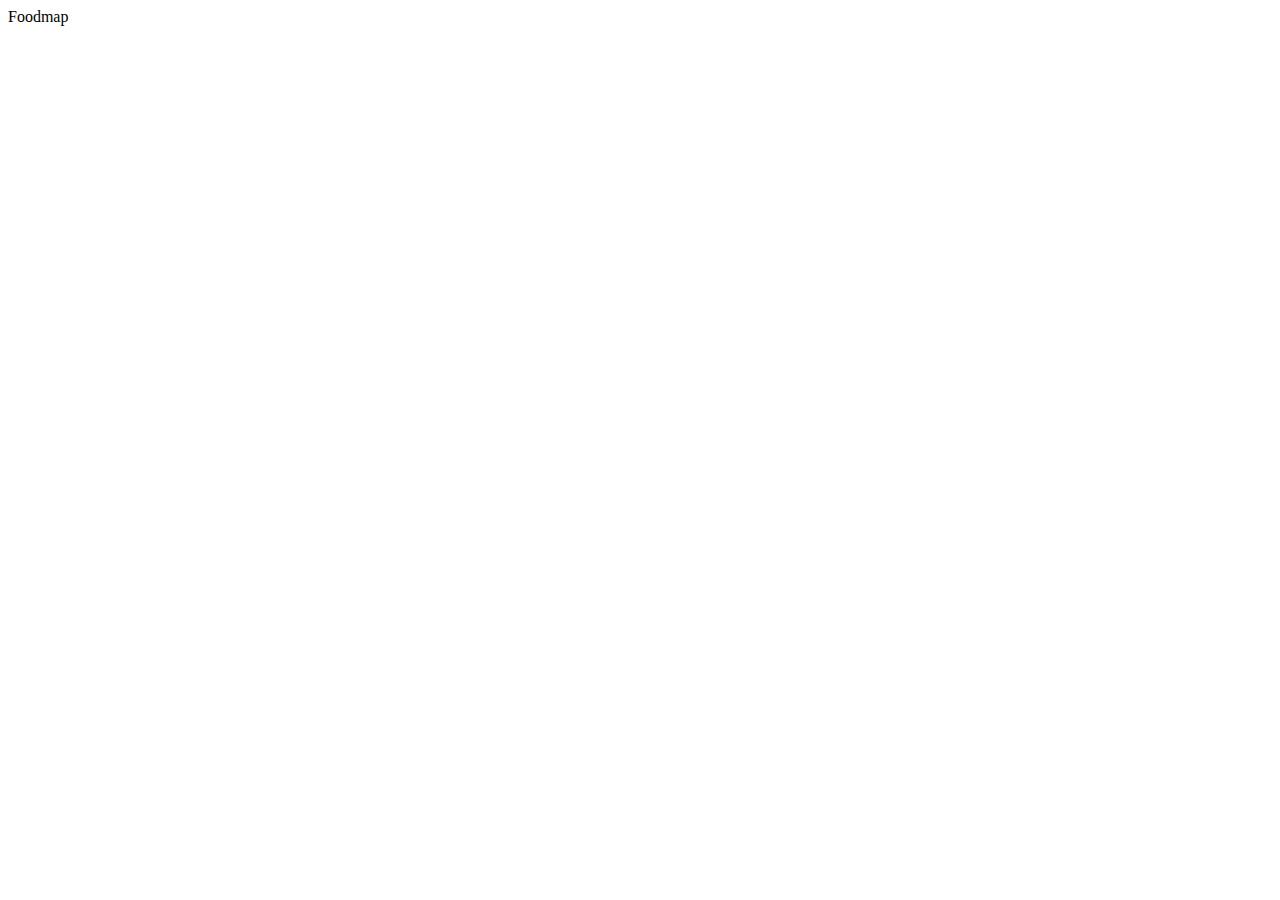
==== index.html @ a569b9f6 "Iniciando estructura" ====
<!DOCTYPE html>
<html lang="en">
<head>
  <meta charset="UTF-8">
  <meta name="viewport" content="width=device-width, initial-scale=1.0, maximum-scale=1.0, user-scalable=0">
  <meta http-equiv="X-UA-Compatible" content="ie=edge">
  <title>Foodmap</title>
</head>
<body>
  <header>
    Foodmap
  </header>
  <section class="section-map"></section>
  <section class="section-search"></section>
  <section class="section-images"></section>
</body>
</html>
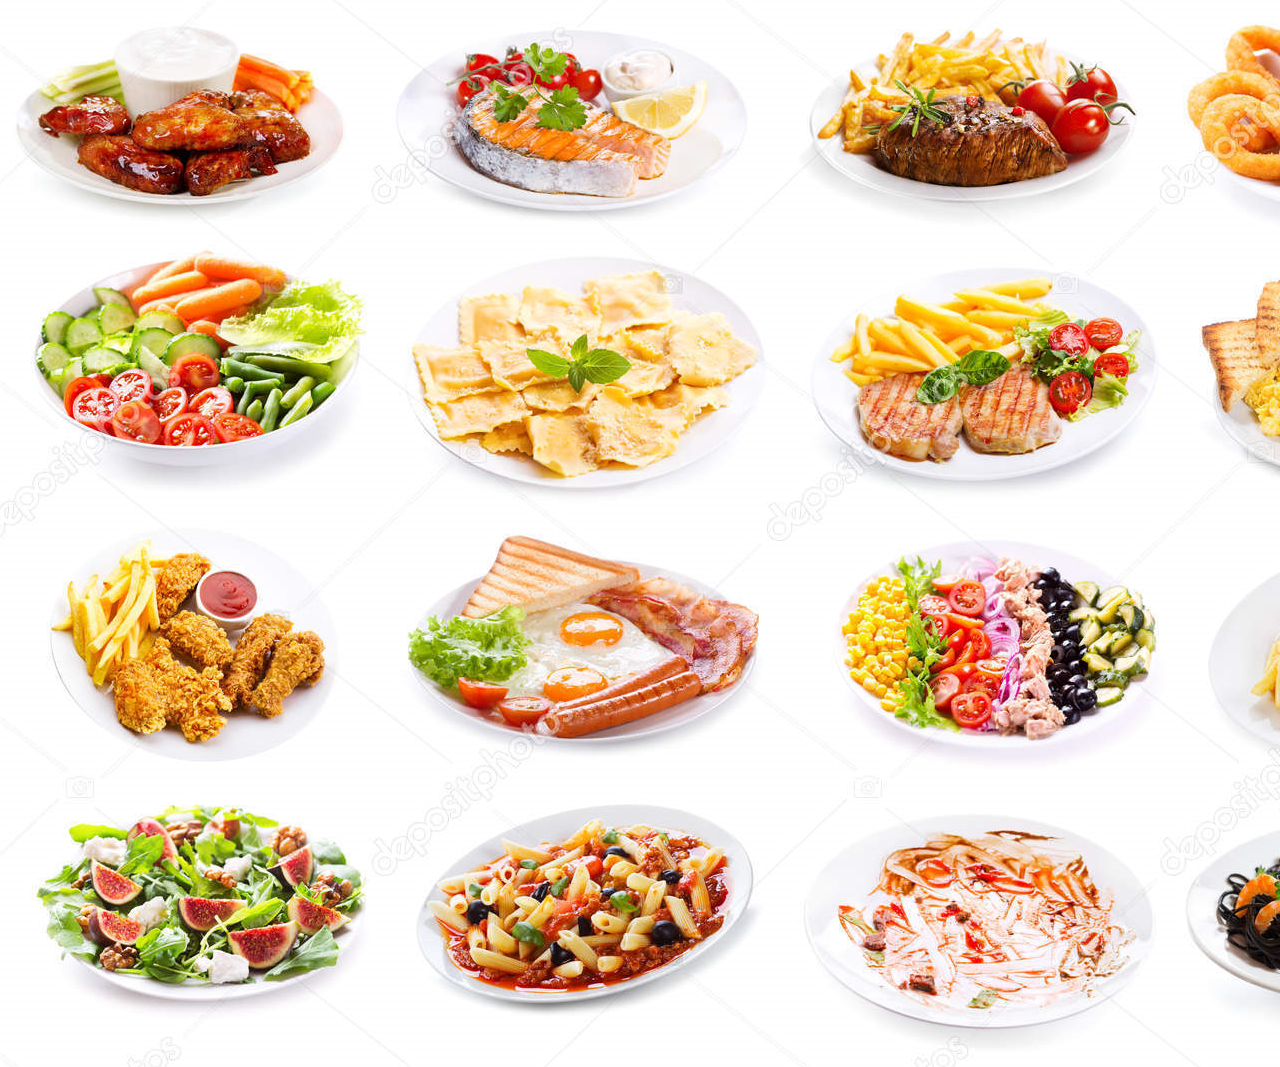
==== commit 5b040dfd: "Splash por modificar imagen" ====
--- a/index.html
+++ b/index.html
@@ -4,14 +4,32 @@
   <meta charset="UTF-8">
   <meta name="viewport" content="width=device-width, initial-scale=1.0, maximum-scale=1.0, user-scalable=0">
   <meta http-equiv="X-UA-Compatible" content="ie=edge">
+  <link href="https://fonts.googleapis.com/css?family=Raleway" rel="stylesheet">
+  <link rel="stylesheet" href="vendors/bootstrap-3.3.7-dist/css/bootstrap.min.css">
+  <link rel="stylesheet" href="https://maxcdn.bootstrapcdn.com/font-awesome/4.7.0/css/font-awesome.min.css">
+  <link rel="stylesheet" href="css/main.css">
   <title>Foodmap</title>
 </head>
 <body>
   <header>
-    Foodmap
+    <nav class="navbar">
+      <!-- <div class="container-fluid"> -->
+        <!-- <div class="navbar-header"> -->
+          <div class="col-xs-offset-3 col-xs-9 col-sm-offset-5 col-sm-7 col-lg-offset-3 col-lg-9">
+            <a class="navbar-brand" href="#">Foodmap</a>
+          </div>
+        <!-- </div> -->
+      <!-- </div>/.container-fluid -->
+    </nav>
   </header>
+  <div id="splash"><center><img src="assets/images/platos.png" /></center></div>
   <section class="section-map"></section>
   <section class="section-search"></section>
   <section class="section-images"></section>
+
+  <!--Enlaces js-->
+  <script src="vendors/js/jquery-3.2.1.min.js"></script>
+  <script src="vendors/bootstrap-3.3.7-dist/js/bootstrap.min.js"></script>
+  <script type="text/javascript" src="js/app.js"></script>
 </body>
 </html>--- a/css/main.css
+++ b/css/main.css
@@ -0,0 +1,24 @@
+#splash {
+  position:absolute;
+  top:0;
+  left:0;
+  bottom:0;
+  width:100%;
+}
+
+body {
+  background-color: #000;
+}
+
+.navbar-brand {
+  font-family: museo-sans, "Helvetica Neue", Arial, sans-serif;
+}
+
+.navbar-brand::after {
+  display: block;
+  content: "";
+  border-top: .4rem solid #fff;
+  width: 100%;
+  margin: 1em 0em;
+  transform: translateY(-1rem);
+}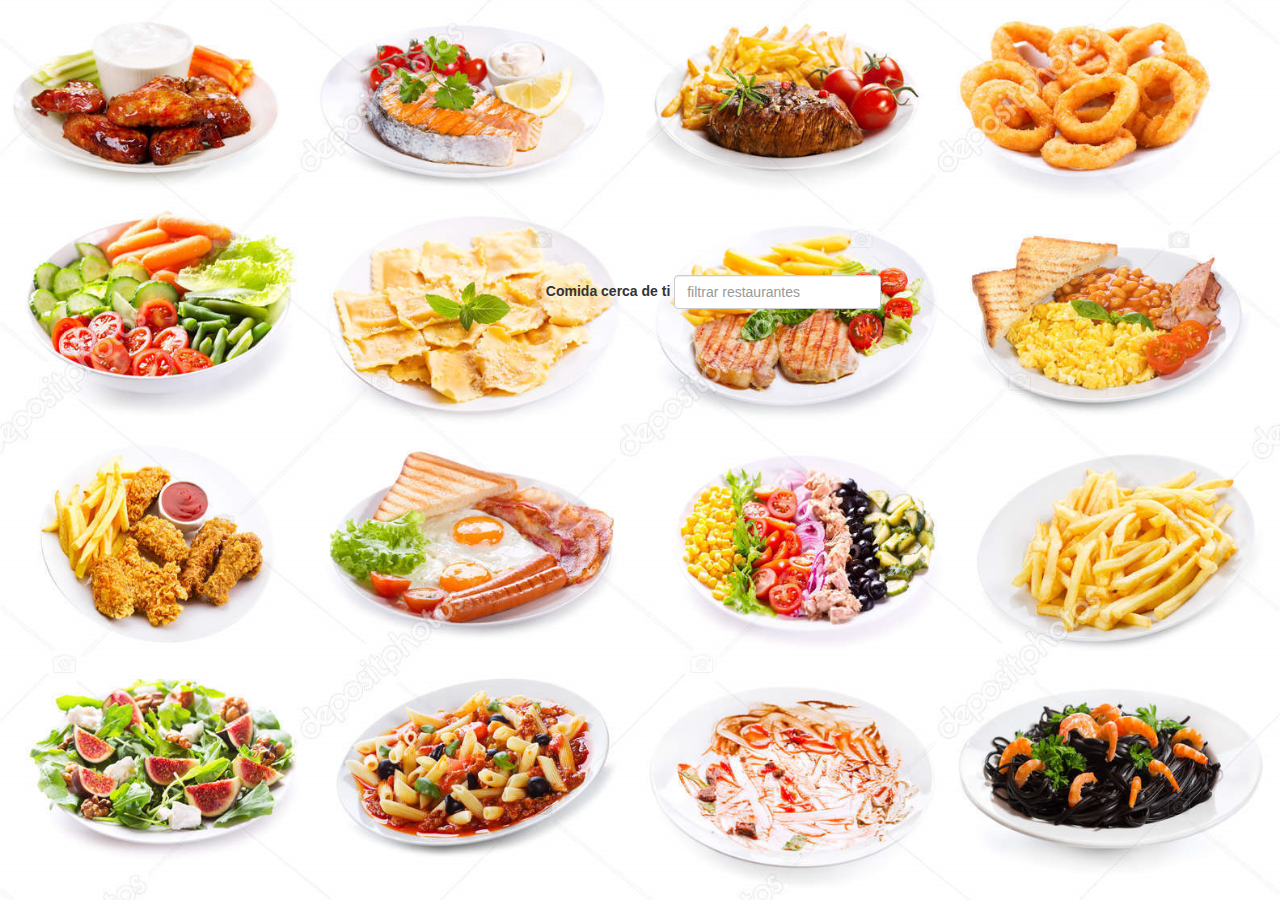
==== commit 25a0dcef: "modelo de imagen de mapa" ====
--- a/index.html
+++ b/index.html
@@ -13,19 +13,32 @@
 <body>
   <header>
     <nav class="navbar">
-      <!-- <div class="container-fluid"> -->
-        <!-- <div class="navbar-header"> -->
-          <div class="col-xs-offset-3 col-xs-9 col-sm-offset-5 col-sm-7 col-lg-offset-3 col-lg-9">
-            <a class="navbar-brand" href="#">Foodmap</a>
-          </div>
-        <!-- </div> -->
-      <!-- </div>/.container-fluid -->
+      <div class="food col-xs-offset-3 col-xs-9 col-sm-offset-5 col-sm-7 col-lg-offset-5 col-lg-7">
+        <a class="navbar-brand" href="#">Foodmap</a>
+        <div class="wrap">
+          <div class="wrap-right"></div>
+          <div class="wrap-left"></div>
+        </div>
+      </div>
     </nav>
   </header>
-  <div id="splash"><center><img src="assets/images/platos.png" /></center></div>
-  <section class="section-map"></section>
-  <section class="section-search"></section>
-  <section class="section-images"></section>
+  <div id="splash"><img class="img-responsive" src="assets/images/platos.png" /></div>
+  <section class="section-map">
+    <img class="img-service" src="assets/images/mapa.jpg" alt="localización">
+  </section>
+  <section class="section-search">
+    <div class="row">
+      <form class="form-inline">
+        <div class="form-group col-xs-offset-1 col-xs-10 col-sm-offset-5 col-sm-7 col-lg-offset-5 col-lg-7">
+          <label for="exampleInputName2">Comida cerca de ti</label>
+          <input type="text" class="form-control" id="exampleInputName2" placeholder="filtrar restaurantes">
+        </div>
+      </form>
+    </div>
+  </section>
+  <section class="section-images">
+    
+  </section>
 
   <!--Enlaces js-->
   <script src="vendors/js/jquery-3.2.1.min.js"></script>
--- a/css/main.css
+++ b/css/main.css
@@ -4,6 +4,10 @@
   left:0;
   bottom:0;
   width:100%;
+}
+
+* {
+  box-sizing: border-box;
 }
 
 body {
@@ -19,6 +23,36 @@
   content: "";
   border-top: .4rem solid #fff;
   width: 100%;
-  margin: 1em 0em;
+  margin: 1em 0;
   transform: translateY(-1rem);
-}+}
+
+.img-responsive {
+  width: 100%;
+  height: 100vh;
+}
+
+.food {
+  margin-top: 2em;
+}
+
+.wrap {
+  width:100%;
+  margin: auto;
+}
+
+.wrap .wrap-left {
+  width: 5%;
+  padding-bottom: 5%;
+  float: left;
+  background-color: #fff;
+  transform: translate(-1.5em, 5.5rem);
+}
+
+.wrap .wrap-right {
+  width: 5%;
+  padding-bottom: 5%;
+  float: right;
+  background-color: #fff;
+  transform: translate(-26.5rem, 5.5rem);
+}
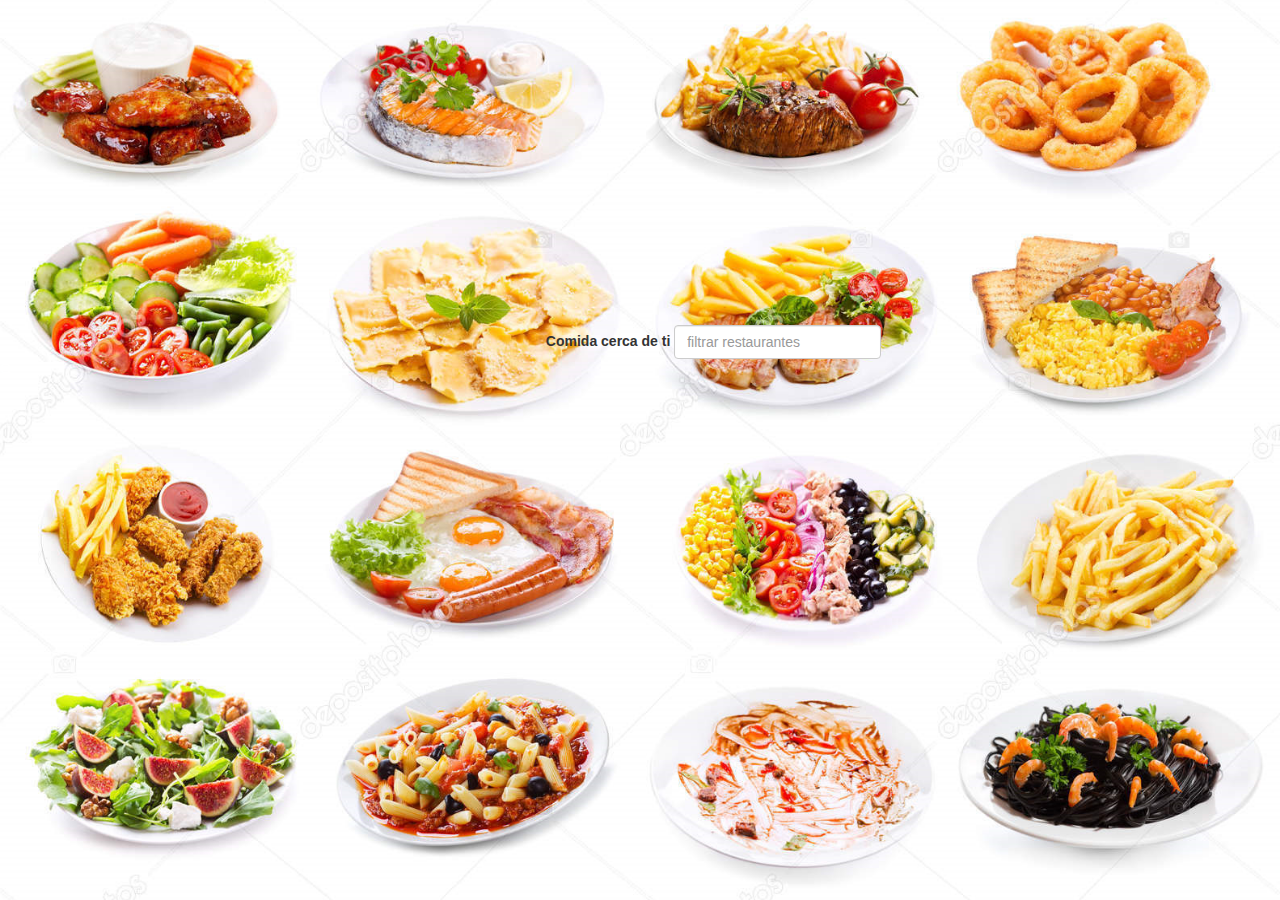
==== commit 5680d8ee: "Agregando mapa" ====
--- a/index.html
+++ b/index.html
@@ -24,7 +24,8 @@
   </header>
   <div id="splash"><img class="img-responsive" src="assets/images/platos.png" /></div>
   <section class="section-map">
-    <img class="img-service" src="assets/images/mapa.jpg" alt="localización">
+    <div id="map" class="map-style"></div>
+    <!-- <img class="img-service" src="assets/images/mapa.jpg" alt="localización"> -->
   </section>
   <section class="section-search">
     <div class="row">
@@ -33,14 +34,20 @@
           <label for="exampleInputName2">Comida cerca de ti</label>
           <input type="text" class="form-control" id="exampleInputName2" placeholder="filtrar restaurantes">
         </div>
+        <div class="col-xs-1 col-sm-5 col-lg-7">
+          <i class="fa fa-search" aria-hidden="true"></i>
+        </div>
       </form>
     </div>
   </section>
   <section class="section-images">
-    
+
   </section>
 
   <!--Enlaces js-->
+
+  <!-- Script del Mapa -->
+  <script type="text/javascript" src="http://maps.google.com/maps/api/js?sensor=false&;amp;language=es"></script>
   <script src="vendors/js/jquery-3.2.1.min.js"></script>
   <script src="vendors/bootstrap-3.3.7-dist/js/bootstrap.min.js"></script>
   <script type="text/javascript" src="js/app.js"></script>
--- a/css/main.css
+++ b/css/main.css
@@ -7,11 +7,18 @@
 }
 
 * {
+  margin: 0;
+  padding: 0;
   box-sizing: border-box;
 }
 
 body {
   background-color: #000;
+}
+
+.map-style {
+  width: 100%;
+  height: 25vh;
 }
 
 .navbar-brand {
@@ -56,3 +63,8 @@
   background-color: #fff;
   transform: translate(-26.5rem, 5.5rem);
 }
+
+.fa-search {
+  display: inline-block;
+  color: #fff;
+}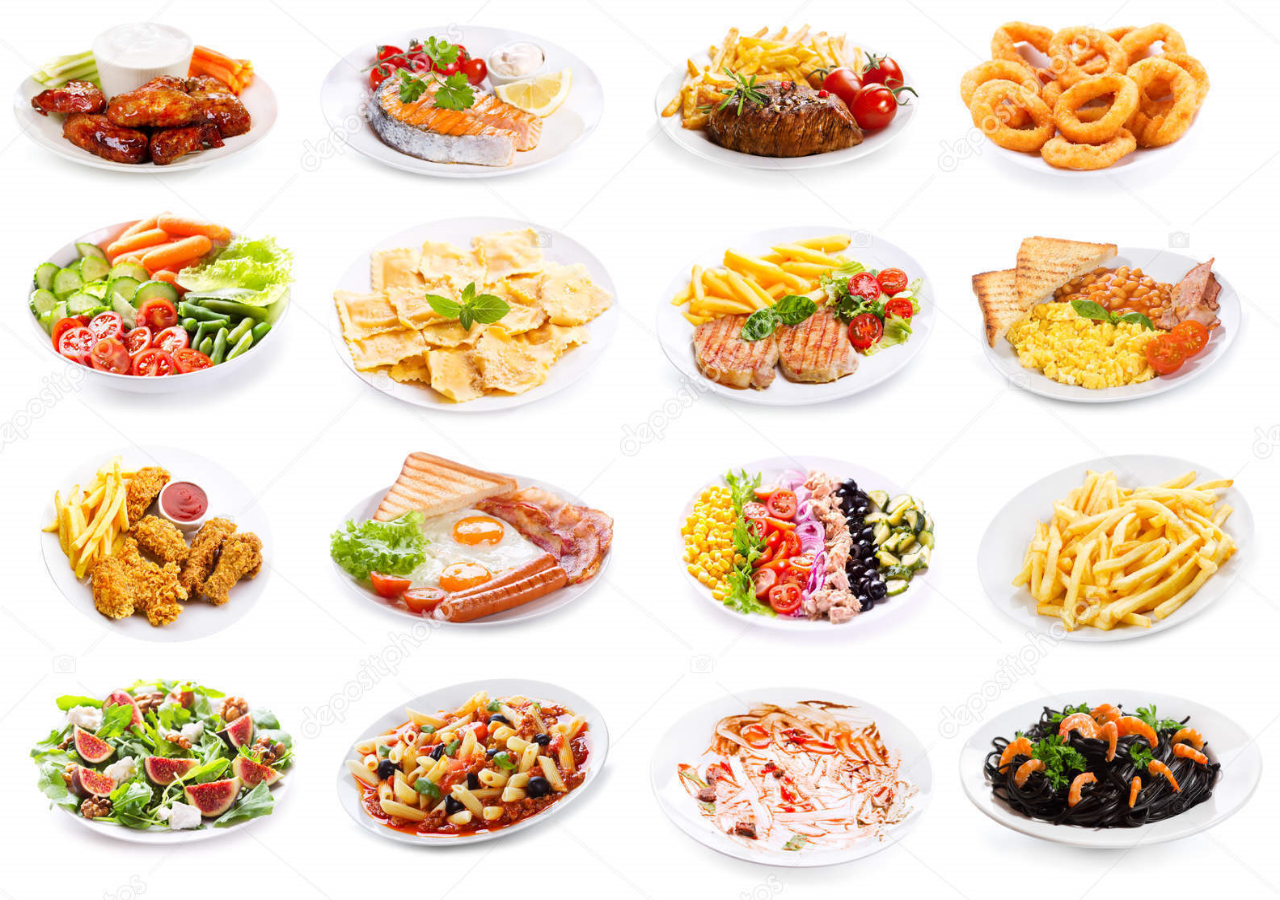
==== commit ca323715: "Empleando data" ====
--- a/index.html
+++ b/index.html
@@ -23,27 +23,7 @@
     </nav>
   </header>
   <div id="splash"><img class="img-responsive" src="assets/images/platos.png" /></div>
-  <section class="section-map">
-    <div id="map" class="map-style"></div>
-    <!-- <img class="img-service" src="assets/images/mapa.jpg" alt="localización"> -->
-  </section>
-  <section class="section-search">
-    <div class="row">
-      <form class="form-inline">
-        <div class="form-group col-xs-offset-1 col-xs-10 col-sm-offset-5 col-sm-7 col-lg-offset-5 col-lg-7">
-          <label for="exampleInputName2">Comida cerca de ti</label>
-          <input type="text" class="form-control" id="exampleInputName2" placeholder="filtrar restaurantes">
-        </div>
-        <div class="col-xs-1 col-sm-5 col-lg-7">
-          <i class="fa fa-search" aria-hidden="true"></i>
-        </div>
-      </form>
-    </div>
-  </section>
-  <section class="section-images">
-
-  </section>
-
+  
   <!--Enlaces js-->
 
   <!-- Script del Mapa -->
--- a/css/main.css
+++ b/css/main.css
@@ -1,3 +1,4 @@
+/* Style splash */
 #splash {
   position:absolute;
   top:0;
@@ -6,6 +7,7 @@
   width:100%;
 }
 
+/* Reset */
 * {
   margin: 0;
   padding: 0;
@@ -16,11 +18,17 @@
   background-color: #000;
 }
 
-.map-style {
-  width: 100%;
-  height: 25vh;
+/* Style map */
+.section-map {
+  margin-top: 3em;
 }
 
+.map-style {
+  width: 85%;
+  height: 50vh;
+}
+
+/* Style header - Foodmap */
 .navbar-brand {
   font-family: museo-sans, "Helvetica Neue", Arial, sans-serif;
 }
@@ -53,15 +61,15 @@
   padding-bottom: 5%;
   float: left;
   background-color: #fff;
-  transform: translate(-1.5em, 5.5rem);
+  transform: translate(-2.5em, 5.5rem);
 }
 
 .wrap .wrap-right {
   width: 5%;
   padding-bottom: 5%;
-  float: right;
+  float: left;
   background-color: #fff;
-  transform: translate(-26.5rem, 5.5rem);
+  transform: translate(-18rem, 5.5rem);
 }
 
 .fa-search {
